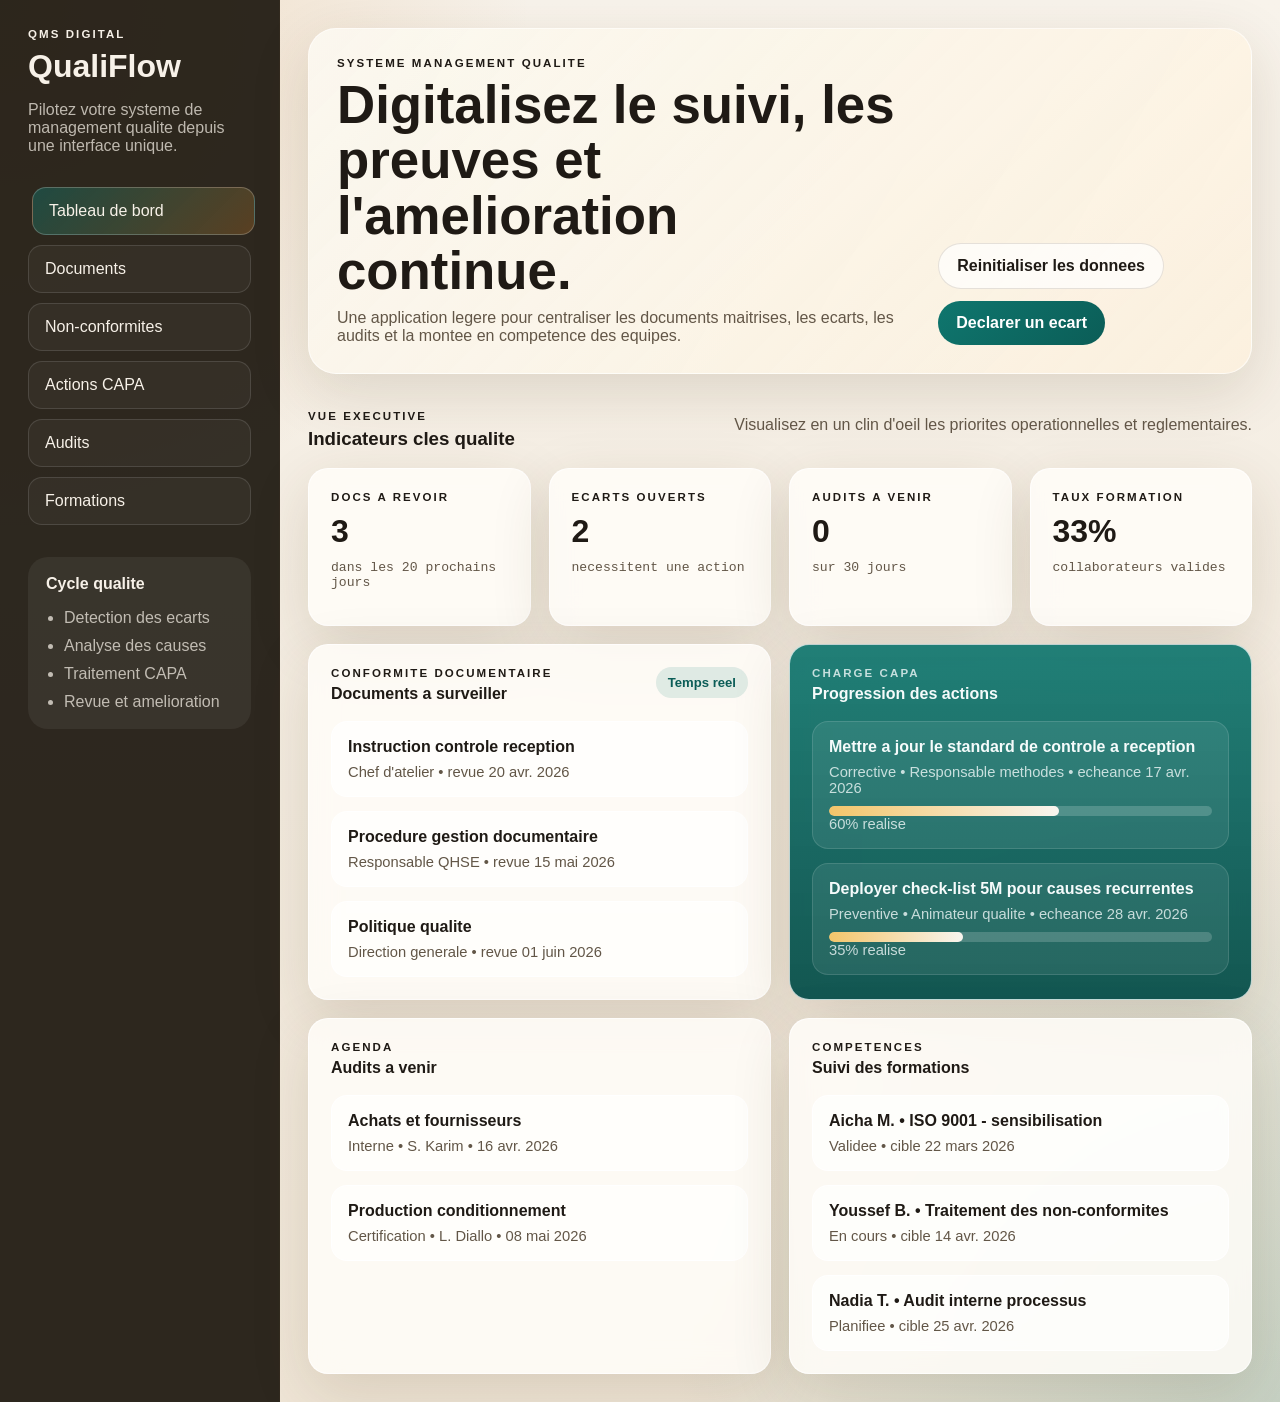
==== digitalisation système management/qualiflow/index.html @ 30c7c9ac "Add project files" ====
<!DOCTYPE html>
<html lang="fr">
<head>
  <meta charset="UTF-8">
  <meta name="viewport" content="width=device-width, initial-scale=1.0">
  <title>QualiFlow | Systeme de Management Qualite</title>
  <link rel="stylesheet" href="styles.css">
</head>
<body>
  <div class="app-shell">
    <aside class="sidebar">
      <div class="brand-block">
        <p class="eyebrow">QMS Digital</p>
        <h1>QualiFlow</h1>
        <p class="brand-copy">Pilotez votre systeme de management qualite depuis une interface unique.</p>
      </div>

      <nav class="nav-list" aria-label="Navigation principale">
        <button class="nav-item active" data-section="dashboard">Tableau de bord</button>
        <button class="nav-item" data-section="documents">Documents</button>
        <button class="nav-item" data-section="nonconformities">Non-conformites</button>
        <button class="nav-item" data-section="capa">Actions CAPA</button>
        <button class="nav-item" data-section="audits">Audits</button>
        <button class="nav-item" data-section="training">Formations</button>
      </nav>

      <div class="sidebar-panel">
        <p class="panel-title">Cycle qualite</p>
        <ul class="timeline">
          <li>Detection des ecarts</li>
          <li>Analyse des causes</li>
          <li>Traitement CAPA</li>
          <li>Revue et amelioration</li>
        </ul>
      </div>
    </aside>

    <main class="main-content">
      <header class="hero">
        <div>
          <p class="eyebrow">Systeme management qualite</p>
          <h2>Digitalisez le suivi, les preuves et l'amelioration continue.</h2>
          <p class="hero-copy">
            Une application legere pour centraliser les documents maitrises, les ecarts, les audits et la montee en competence des equipes.
          </p>
        </div>
        <div class="hero-actions">
          <button class="secondary-action" id="seed-reset">Reinitialiser les donnees</button>
          <button class="primary-action" data-section-shortcut="nonconformities">Declarer un ecart</button>
        </div>
      </header>

      <section class="section active" id="dashboard">
        <div class="section-heading">
          <div>
            <p class="eyebrow">Vue executive</p>
            <h3>Indicateurs cles qualite</h3>
          </div>
          <p class="section-copy">Visualisez en un clin d'oeil les priorites operationnelles et reglementaires.</p>
        </div>

        <div class="stats-grid" id="stats-grid"></div>

        <div class="dashboard-grid">
          <article class="card">
            <div class="card-header">
              <div>
                <p class="eyebrow">Conformite documentaire</p>
                <h4>Documents a surveiller</h4>
              </div>
              <span class="tag">Temps reel</span>
            </div>
            <div id="document-focus" class="stack-list"></div>
          </article>

          <article class="card accent-card">
            <div class="card-header">
              <div>
                <p class="eyebrow">Charge CAPA</p>
                <h4>Progression des actions</h4>
              </div>
            </div>
            <div id="capa-progress" class="progress-list"></div>
          </article>

          <article class="card">
            <div class="card-header">
              <div>
                <p class="eyebrow">Agenda</p>
                <h4>Audits a venir</h4>
              </div>
            </div>
            <div id="upcoming-audits" class="stack-list"></div>
          </article>

          <article class="card">
            <div class="card-header">
              <div>
                <p class="eyebrow">Competences</p>
                <h4>Suivi des formations</h4>
              </div>
            </div>
            <div id="training-overview" class="stack-list"></div>
          </article>
        </div>
      </section>

      <section class="section" id="documents">
        <div class="section-heading">
          <div>
            <p class="eyebrow">Gestion documentaire</p>
            <h3>Documents maitrises</h3>
          </div>
          <input class="search-input" type="search" id="document-search" placeholder="Rechercher un document">
        </div>

        <div class="content-grid">
          <article class="card table-card"><div id="documents-table"></div></article>
          <article class="card form-card">
            <h4>Ajouter un document</h4>
            <form id="document-form" class="data-form">
              <label>Titre<input type="text" name="title" required></label>
              <label>Type
                <select name="type" required>
                  <option value="Procedure">Procedure</option>
                  <option value="Instruction">Instruction</option>
                  <option value="Enregistrement">Enregistrement</option>
                  <option value="Politique">Politique</option>
                </select>
              </label>
              <label>Responsable<input type="text" name="owner" required></label>
              <label>Prochaine revue<input type="date" name="reviewDate" required></label>
              <button type="submit" class="primary-action full-width">Enregistrer</button>
            </form>
          </article>
        </div>
      </section>

      <section class="section" id="nonconformities">
        <div class="section-heading">
          <div>
            <p class="eyebrow">Gestion des ecarts</p>
            <h3>Non-conformites</h3>
          </div>
          <input class="search-input" type="search" id="nc-search" placeholder="Filtrer par source ou pilote">
        </div>

        <div class="content-grid">
          <article class="card table-card"><div id="nc-table"></div></article>
          <article class="card form-card">
            <h4>Declarer une non-conformite</h4>
            <form id="nc-form" class="data-form">
              <label>Intitule<input type="text" name="title" required></label>
              <label>Source
                <select name="source" required>
                  <option value="Audit interne">Audit interne</option>
                  <option value="Reclamation client">Reclamation client</option>
                  <option value="Production">Production</option>
                  <option value="Fournisseur">Fournisseur</option>
                </select>
              </label>
              <label>Gravite
                <select name="severity" required>
                  <option value="Mineure">Mineure</option>
                  <option value="Majeure">Majeure</option>
                  <option value="Critique">Critique</option>
                </select>
              </label>
              <label>Pilote<input type="text" name="owner" required></label>
              <label>Echeance<input type="date" name="dueDate" required></label>
              <button type="submit" class="primary-action full-width">Creer l'ecart</button>
            </form>
          </article>
        </div>
      </section>

      <section class="section" id="capa">
        <div class="section-heading">
          <div>
            <p class="eyebrow">Amelioration continue</p>
            <h3>Actions correctives et preventives</h3>
          </div>
        </div>

        <div class="content-grid">
          <article class="card table-card"><div id="capa-table"></div></article>
          <article class="card form-card">
            <h4>Ajouter une action CAPA</h4>
            <form id="capa-form" class="data-form">
              <label>Action<input type="text" name="title" required></label>
              <label>Type
                <select name="type" required>
                  <option value="Corrective">Corrective</option>
                  <option value="Preventive">Preventive</option>
                </select>
              </label>
              <label>Responsable<input type="text" name="owner" required></label>
              <label>Avancement<input type="range" name="progress" min="0" max="100" step="10" value="20"></label>
              <label>Echeance<input type="date" name="dueDate" required></label>
              <button type="submit" class="primary-action full-width">Ajouter l'action</button>
            </form>
          </article>
        </div>
      </section>

      <section class="section" id="audits">
        <div class="section-heading">
          <div>
            <p class="eyebrow">Programme d'audit</p>
            <h3>Audits planifies</h3>
          </div>
        </div>

        <div class="content-grid">
          <article class="card table-card"><div id="audit-table"></div></article>
          <article class="card form-card">
            <h4>Planifier un audit</h4>
            <form id="audit-form" class="data-form">
              <label>Processus<input type="text" name="process" required></label>
              <label>Auditeur<input type="text" name="auditor" required></label>
              <label>Type
                <select name="type" required>
                  <option value="Interne">Interne</option>
                  <option value="Fournisseur">Fournisseur</option>
                  <option value="Certification">Certification</option>
                </select>
              </label>
              <label>Date<input type="date" name="date" required></label>
              <button type="submit" class="primary-action full-width">Planifier</button>
            </form>
          </article>
        </div>
      </section>

      <section class="section" id="training">
        <div class="section-heading">
          <div>
            <p class="eyebrow">Matrice de competences</p>
            <h3>Formations et habilitations</h3>
          </div>
        </div>

        <div class="content-grid">
          <article class="card table-card"><div id="training-table"></div></article>
          <article class="card form-card">
            <h4>Ajouter une formation</h4>
            <form id="training-form" class="data-form">
              <label>Collaborateur<input type="text" name="employee" required></label>
              <label>Module<input type="text" name="module" required></label>
              <label>Statut
                <select name="status" required>
                  <option value="Planifiee">Planifiee</option>
                  <option value="En cours">En cours</option>
                  <option value="Validee">Validee</option>
                </select>
              </label>
              <label>Date cible<input type="date" name="targetDate" required></label>
              <button type="submit" class="primary-action full-width">Ajouter</button>
            </form>
          </article>
        </div>
      </section>
    </main>
  </div>

  <template id="empty-state-template">
    <div class="empty-state"><p>Aucune donnee disponible pour le moment.</p></div>
  </template>

  <script src="app.js"></script>
</body>
</html>
---- digitalisation système management/qualiflow/styles.css ----
:root {
  --surface: rgba(255, 253, 249, 0.86);
  --surface-strong: #fffaf2;
  --line: rgba(78, 61, 35, 0.14);
  --text: #1f1a15;
  --muted: #625647;
  --accent: #0f766e;
  --accent-strong: #0b5d57;
  --danger: #b64234;
  --success: #2d7a4c;
  --shadow: 0 18px 60px rgba(74, 49, 16, 0.14);
  --radius-xl: 28px;
  --radius-lg: 20px;
}

* { box-sizing: border-box; }

body {
  margin: 0;
  min-height: 100vh;
  font-family: "Trebuchet MS", "Segoe UI", sans-serif;
  color: var(--text);
  background:
    radial-gradient(circle at top left, rgba(194, 122, 44, 0.22), transparent 28%),
    radial-gradient(circle at bottom right, rgba(15, 118, 110, 0.18), transparent 32%),
    linear-gradient(180deg, #f8f3eb 0%, #efe5d6 100%);
}

button, input, select { font: inherit; }

.app-shell {
  display: grid;
  grid-template-columns: 280px 1fr;
  min-height: 100vh;
}

.sidebar {
  padding: 28px;
  border-right: 1px solid var(--line);
  background: rgba(29, 23, 15, 0.92);
  color: #f7f1e8;
}

.brand-block h1 {
  margin: 8px 0;
  font-size: 2rem;
}

.brand-copy,
.section-copy,
.timeline,
.table-meta,
.hero-copy {
  color: var(--muted);
}

.sidebar .brand-copy,
.sidebar .timeline {
  color: rgba(247, 241, 232, 0.72);
}

.eyebrow {
  margin: 0;
  font-size: 0.72rem;
  font-weight: 800;
  letter-spacing: 0.18em;
  text-transform: uppercase;
}

.nav-list {
  display: grid;
  gap: 10px;
  margin: 32px 0;
}

.nav-item {
  padding: 14px 16px;
  border: 1px solid rgba(255, 255, 255, 0.12);
  border-radius: 14px;
  background: rgba(255, 255, 255, 0.04);
  color: inherit;
  text-align: left;
  cursor: pointer;
  transition: 180ms ease;
}

.nav-item:hover,
.nav-item.active {
  background: linear-gradient(135deg, rgba(15, 118, 110, 0.45), rgba(194, 122, 44, 0.3));
  border-color: rgba(255, 255, 255, 0.22);
  transform: translateX(4px);
}

.sidebar-panel {
  padding: 18px;
  border-radius: var(--radius-lg);
  background: rgba(255, 255, 255, 0.06);
}

.panel-title {
  margin-top: 0;
  font-weight: 700;
}

.timeline {
  margin: 0;
  padding-left: 18px;
  display: grid;
  gap: 10px;
}

.main-content { padding: 28px; }

.hero {
  display: flex;
  justify-content: space-between;
  align-items: end;
  gap: 24px;
  padding: 28px;
  border-radius: var(--radius-xl);
  background:
    linear-gradient(135deg, rgba(255, 250, 242, 0.9), rgba(255, 244, 225, 0.76)),
    linear-gradient(120deg, rgba(15, 118, 110, 0.12), rgba(194, 122, 44, 0.08));
  box-shadow: var(--shadow);
  border: 1px solid rgba(255, 255, 255, 0.6);
}

.hero h2 {
  margin: 8px 0 10px;
  max-width: 820px;
  font-size: clamp(2rem, 5vw, 3.3rem);
  line-height: 1.05;
}

.hero-copy {
  max-width: 720px;
  margin: 0;
}

.hero-actions {
  display: flex;
  flex-wrap: wrap;
  gap: 12px;
}

.primary-action,
.secondary-action {
  padding: 13px 18px;
  border-radius: 999px;
  border: none;
  cursor: pointer;
  font-weight: 700;
}

.primary-action {
  background: linear-gradient(135deg, var(--accent), var(--accent-strong));
  color: white;
}

.secondary-action {
  background: rgba(255, 255, 255, 0.7);
  color: var(--text);
  border: 1px solid var(--line);
}

.full-width { width: 100%; }

.section {
  display: none;
  margin-top: 26px;
}

.section.active { display: block; }

.section-heading {
  display: flex;
  justify-content: space-between;
  align-items: end;
  gap: 18px;
  margin-bottom: 18px;
}

.section-heading h3,
.card h4 {
  margin: 6px 0 0;
}

.stats-grid,
.dashboard-grid,
.content-grid {
  display: grid;
  gap: 18px;
}

.stats-grid {
  grid-template-columns: repeat(4, minmax(0, 1fr));
  margin-bottom: 18px;
}

.dashboard-grid { grid-template-columns: repeat(2, minmax(0, 1fr)); }
.content-grid { grid-template-columns: minmax(0, 1.7fr) minmax(320px, 0.9fr); }

.card,
.stat-card {
  padding: 22px;
  border-radius: var(--radius-lg);
  background: var(--surface);
  border: 1px solid rgba(255, 255, 255, 0.72);
  box-shadow: var(--shadow);
  backdrop-filter: blur(14px);
}

.accent-card {
  background: linear-gradient(180deg, rgba(15, 118, 110, 0.92), rgba(14, 83, 78, 0.98));
  color: #f5fbfb;
}

.accent-card .eyebrow,
.accent-card .progress-meta {
  color: rgba(245, 251, 251, 0.78);
}

.card-header {
  display: flex;
  justify-content: space-between;
  align-items: start;
  gap: 16px;
  margin-bottom: 18px;
}

.tag {
  padding: 8px 12px;
  border-radius: 999px;
  font-size: 0.82rem;
  font-weight: 700;
  background: rgba(15, 118, 110, 0.12);
  color: var(--accent-strong);
}

.stat-card strong {
  display: block;
  margin: 12px 0 6px;
  font-size: 2rem;
  line-height: 1;
}

.stat-card .delta {
  font-family: Consolas, monospace;
  font-size: 0.82rem;
  color: var(--muted);
}

.search-input,
.data-form input,
.data-form select {
  width: 100%;
  padding: 12px 14px;
  border-radius: 12px;
  border: 1px solid var(--line);
  background: rgba(255, 255, 255, 0.8);
}

.data-form {
  display: grid;
  gap: 14px;
}

.data-form label {
  display: grid;
  gap: 8px;
  font-weight: 600;
}

.table-wrap { overflow-x: auto; }

table {
  width: 100%;
  border-collapse: collapse;
}

th,
td {
  padding: 14px 10px;
  text-align: left;
  border-bottom: 1px solid var(--line);
  vertical-align: top;
}

th {
  font-size: 0.86rem;
  color: var(--muted);
}

.badge {
  display: inline-flex;
  align-items: center;
  padding: 6px 10px;
  border-radius: 999px;
  font-size: 0.76rem;
  font-weight: 700;
}

.badge-success {
  background: rgba(45, 122, 76, 0.13);
  color: var(--success);
}

.badge-warning {
  background: rgba(194, 122, 44, 0.16);
  color: #8f5616;
}

.badge-danger {
  background: rgba(182, 66, 52, 0.14);
  color: var(--danger);
}

.badge-info {
  background: rgba(15, 118, 110, 0.12);
  color: var(--accent-strong);
}

.stack-list,
.progress-list {
  display: grid;
  gap: 14px;
}

.stack-item,
.progress-item {
  padding: 16px;
  border-radius: 16px;
  background: rgba(255, 255, 255, 0.62);
  border: 1px solid rgba(255, 255, 255, 0.72);
}

.accent-card .progress-item {
  background: rgba(255, 255, 255, 0.08);
  border-color: rgba(255, 255, 255, 0.12);
}

.stack-item h5,
.progress-item h5 {
  margin: 0 0 8px;
  font-size: 1rem;
}

.stack-item p,
.progress-meta {
  margin: 0;
  color: var(--muted);
  font-size: 0.92rem;
}

.accent-card .stack-item p,
.accent-card .progress-meta {
  color: rgba(245, 251, 251, 0.78);
}

.progress-track {
  width: 100%;
  height: 10px;
  margin-top: 10px;
  border-radius: 999px;
  background: rgba(255, 255, 255, 0.18);
  overflow: hidden;
}

.progress-track span {
  display: block;
  height: 100%;
  border-radius: inherit;
  background: linear-gradient(90deg, #f3c56a, #f8f5ef);
}

.empty-state {
  padding: 28px;
  border-radius: 18px;
  border: 1px dashed var(--line);
  color: var(--muted);
  text-align: center;
}

@media (max-width: 1100px) {
  .app-shell,
  .content-grid,
  .dashboard-grid,
  .stats-grid {
    grid-template-columns: 1fr;
  }

  .sidebar {
    border-right: none;
    border-bottom: 1px solid var(--line);
  }

  .hero,
  .section-heading {
    align-items: start;
    flex-direction: column;
  }
}

@media (max-width: 720px) {
  .main-content,
  .sidebar {
    padding: 18px;
  }

  .hero { padding: 22px; }
  .hero h2 { font-size: 2.2rem; }
}
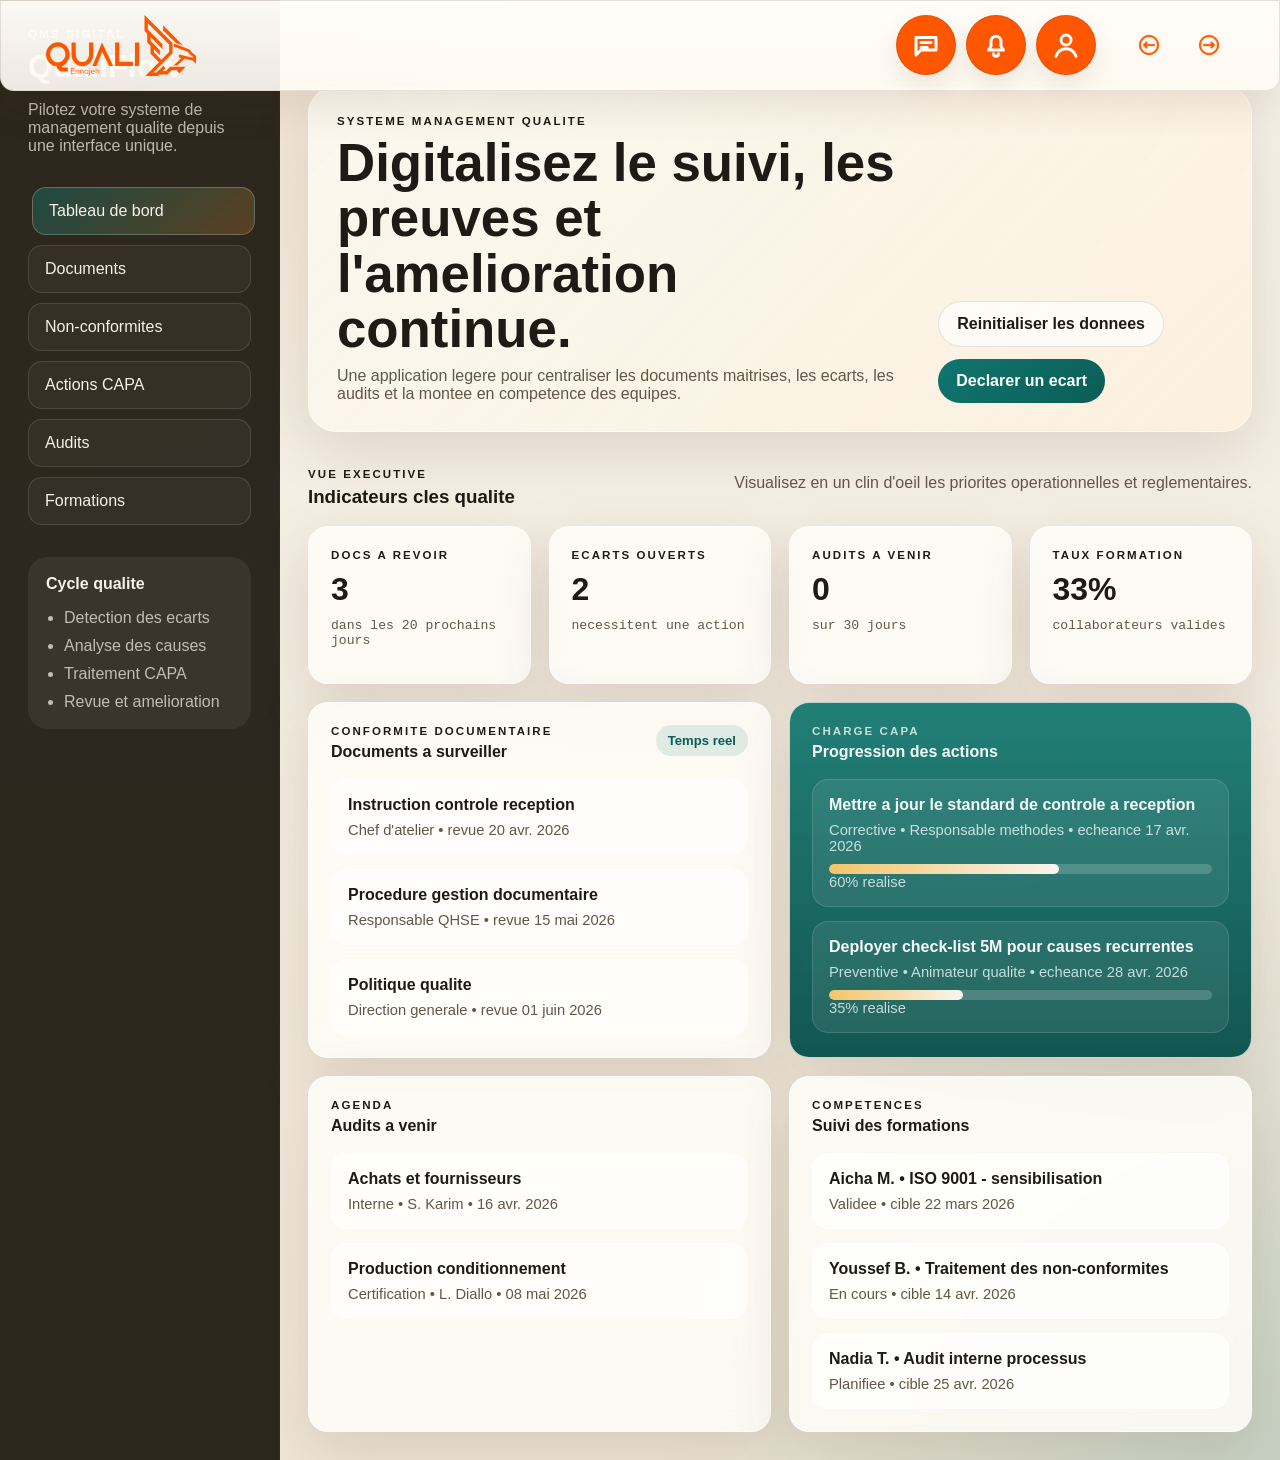
==== commit a52cb2d9: "Center module header titles" ====
--- a/digitalisation système management/qualiflow/index.html
+++ b/digitalisation système management/qualiflow/index.html
@@ -36,6 +36,15 @@
     </aside>
 
     <main class="main-content">
+      <div class="hub-app-head">
+        <img src="../../image/logo/SVG/Asset 4.svg" alt="QUALI" class="logo-header">
+        <div class="hub-top-actions" aria-label="Raccourcis utilisateur">
+          <button class="hub-action-icon" type="button" title="Messages" aria-label="Messages"><svg viewBox="0 0 24 24" aria-hidden="true"><path d="M4 6h16v10H8l-4 4z"></path><path d="M8 10h8M8 14h5"></path></svg></button>
+          <button class="hub-action-icon" type="button" title="Notifications" aria-label="Notifications"><svg viewBox="0 0 24 24" aria-hidden="true"><path d="M18 16H6l2-3V9a4 4 0 0 1 8 0v4z"></path><path d="M10 19a2 2 0 0 0 4 0"></path></svg></button>
+          <button class="hub-action-icon profile" type="button" title="Profil" aria-label="Profil"><svg viewBox="0 0 24 24" aria-hidden="true"><circle cx="12" cy="8" r="4"></circle><path d="M4 21c1.5-4 4.5-6 8-6s6.5 2 8 6"></path></svg></button>
+          <div class="back-nav"><button class="back-btn" id="backBtn" title="Page precedente" aria-label="Page precedente"><img src="../../assets/left arrow.png" alt="left arrow" class="arrow"></button> <button class="back-btn" id="nextBtn" title="Page suivante" aria-label="Page suivante"><img src="../../assets/right arrow.png" alt="right arrow" class="arrow"></button></div>
+        </div>
+      </div>
       <header class="hero">
         <div>
           <p class="eyebrow">Systeme management qualite</p>
@@ -268,5 +277,13 @@
   </template>
 
   <script src="app.js"></script>
+  <script>
+  (function(){
+    var back = document.getElementById('backBtn');
+    var next = document.getElementById('nextBtn');
+    if(back) back.addEventListener('click', function(e){ e.preventDefault(); window.history.back(); });
+    if(next) next.addEventListener('click', function(e){ e.preventDefault(); window.history.forward(); });
+  })();
+  </script>
 </body>
 </html>
--- a/digitalisation système management/qualiflow/styles.css
+++ b/digitalisation système management/qualiflow/styles.css
@@ -401,6 +401,102 @@
   }
 }
 
+/* Hub App Head Component */
+.hub-app-head {
+  width: 100%;
+  display: flex;
+  align-items: center;
+  justify-content: space-between;
+  gap: 18px;
+  padding: 14px 3.5%;
+  border: 1px solid rgba(78, 61, 35, 0.14);
+  background: linear-gradient(180deg, rgba(255, 253, 249, 0.98), rgba(255, 250, 242, 0.92));
+  box-shadow: 0 18px 36px rgba(74, 49, 16, 0.1);
+  position: fixed;
+  top: 0;
+  left: 0;
+  right: 0;
+  z-index: 9999;
+  margin-bottom: 0;
+  border-radius: 0 0 14px 14px;
+}
+
+/* ensure page content sits below the fixed header */
+.main-content { padding-top: 86px; }
+
+.logo-header {
+  width: 150px;
+  height: auto;
+  display: block;
+}
+
+.hub-top-actions {
+  display: flex;
+  align-items: center;
+  gap: 10px;
+  z-index: 4;
+}
+
+.hub-action-icon {
+  width: 60px;
+  height: 60px;
+  border: 1px solid rgba(78, 61, 35, 0.14);
+  border-radius: 50px;
+  background: #ff5600;
+  color: #fff;
+  display: grid;
+  place-items: center;
+  box-shadow: 0 10px 24px rgba(74, 49, 16, 0.1);
+  cursor: pointer;
+  transition: transform 180ms ease, box-shadow 180ms ease;
+}
+
+.hub-action-icon svg {
+  width: 30px;
+  height: 30px;
+  stroke: currentColor;
+  fill: none;
+  stroke-width: 2.4;
+  stroke-linecap: round;
+  stroke-linejoin: round;
+}
+
+.hub-action-icon:hover {
+  transform: translateY(-2px);
+  box-shadow: 0 14px 28px rgba(74, 49, 16, 0.16);
+}
+
+.back-nav {
+  display: flex;
+  gap: 10px;
+  margin-left: 18px;
+}
+
+.back-btn {
+  width: 50px;
+  height: 50px;
+  display: flex;
+  justify-content: center;
+  align-items: center;
+  font-size: 22px;
+  font-weight: 800;
+  background: none;
+  border: none;
+  outline: none;
+  position: relative;
+  cursor: pointer;
+}
+
+.back-btn.off {
+  opacity: 0.45;
+  pointer-events: none;
+}
+
+.arrow {
+  width: 24px;
+  height: auto;
+}
+
 @media (max-width: 720px) {
   .main-content,
   .sidebar {
@@ -409,4 +505,7 @@
 
   .hero { padding: 22px; }
   .hero h2 { font-size: 2.2rem; }
-}
+  .hub-app-head { padding: 14px; margin-bottom: 18px; }
+  .hub-action-icon { width: 48px; height: 48px; }
+  .hub-action-icon svg { width: 24px; height: 24px; }
+}
